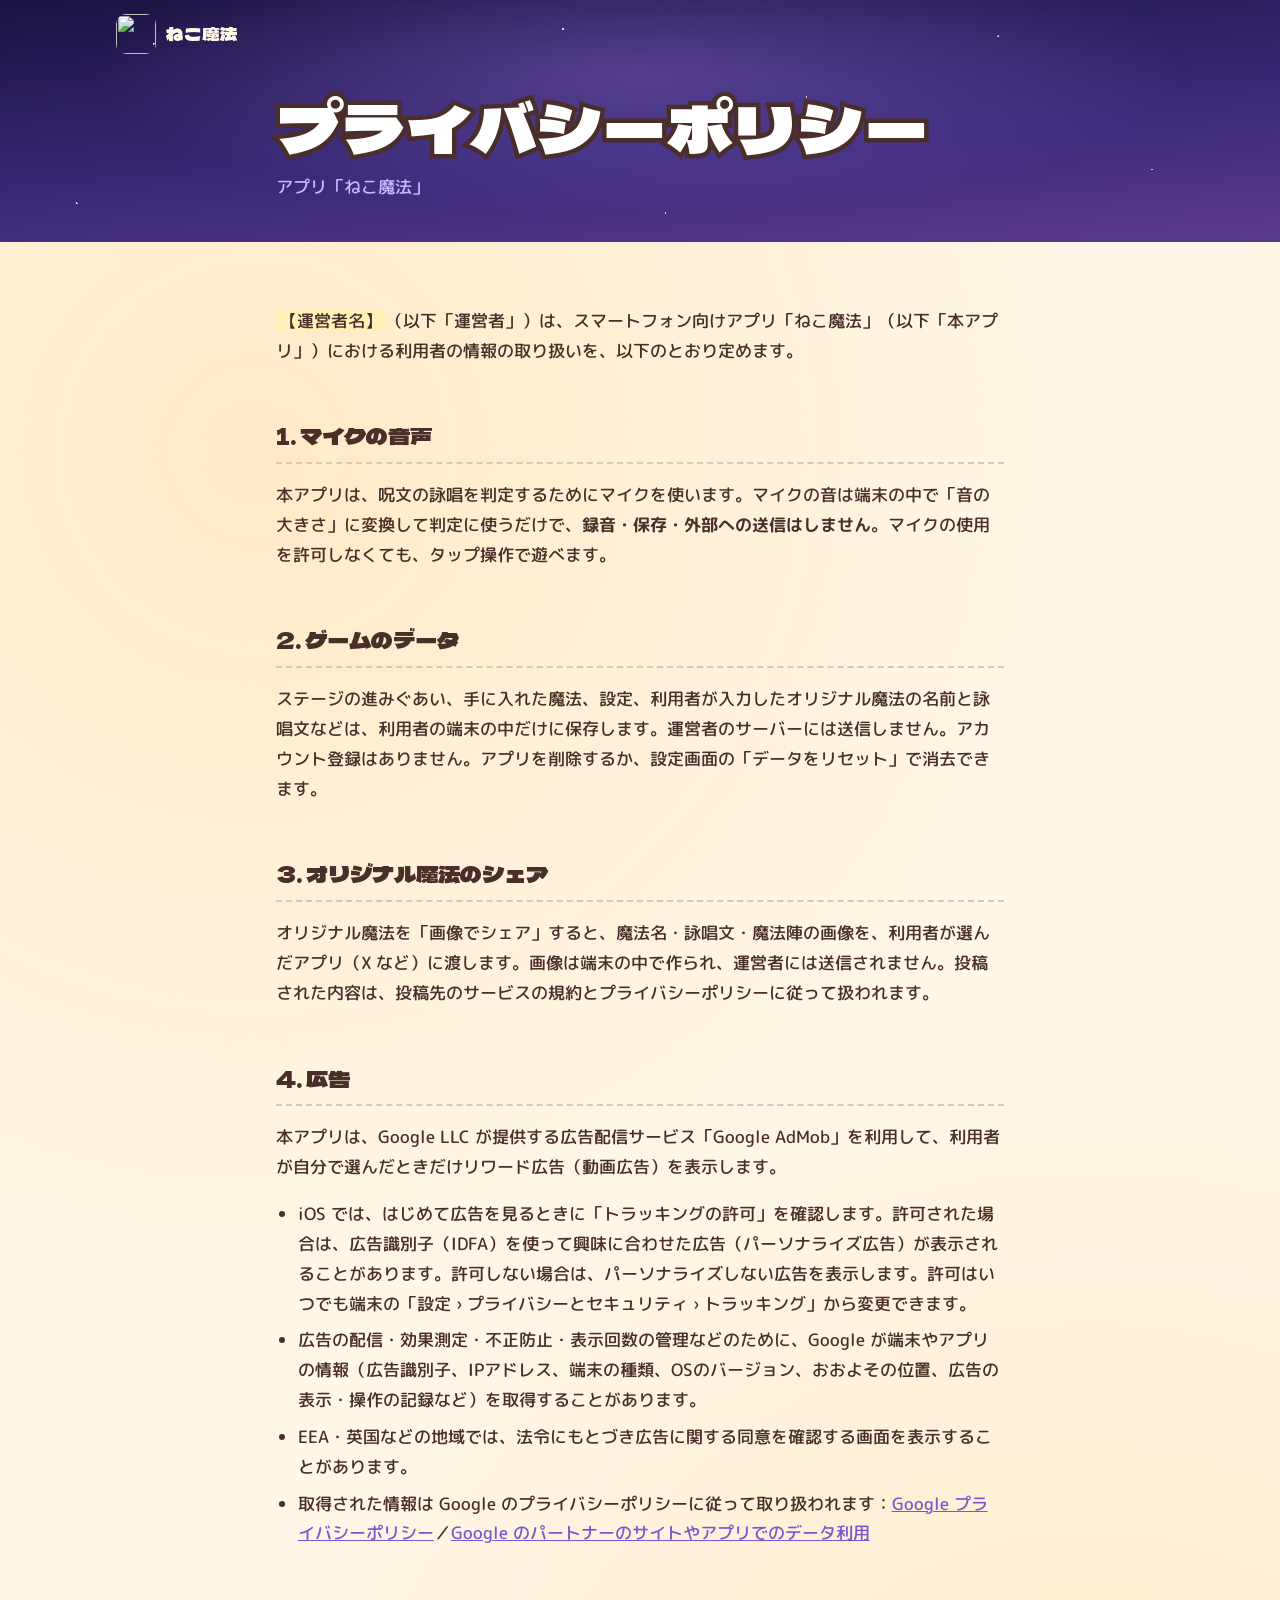
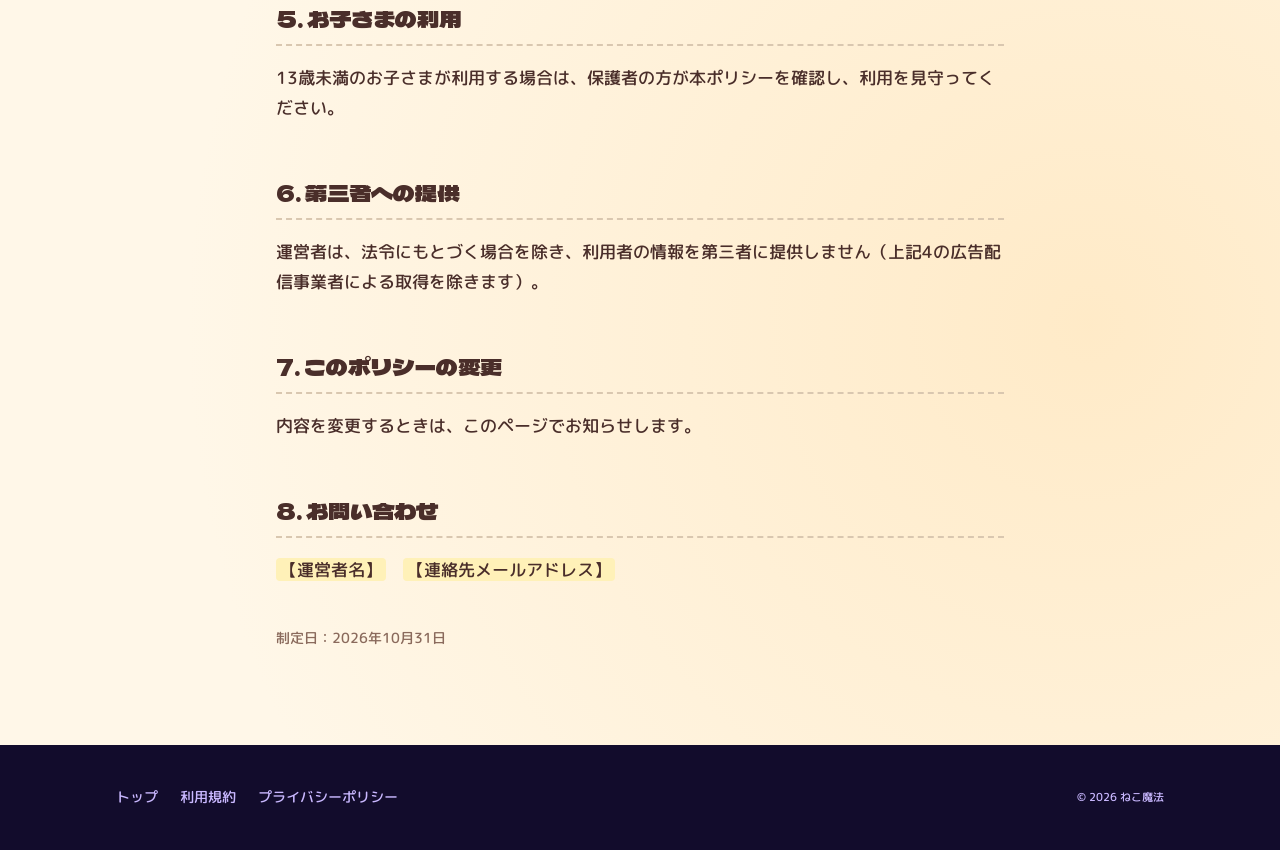
==== privacy.html @ ed6d0b59 "Add files via upload" ====
<!doctype html>
<html lang="ja">
<head>
<meta charset="utf-8">
<meta name="viewport" content="width=device-width, initial-scale=1, viewport-fit=cover">
<title>プライバシーポリシー｜ねこ魔法</title>
<meta name="claude:viewport-fit-sides" content="cover">
<link rel="icon" href="img/favicon.png">
<link rel="preconnect" href="https://fonts.googleapis.com">
<link rel="preconnect" href="https://fonts.gstatic.com" crossorigin>
<link rel="stylesheet" href="https://fonts.googleapis.com/css2?family=Dela+Gothic+One&family=M+PLUS+Rounded+1c:wght@500;800&display=swap">
<link rel="stylesheet" href="style.css">
</head>
<body>
<header class="top">
  <div class="wrap">
    <a class="brand" href="index.html"><img src="img/icon.png" alt="">ねこ魔法</a>
  </div>
</header>
<main>
<section class="sky doc-head">
  <div class="wrap" style="max-width:760px">
    <h1 class="outline">プライバシーポリシー</h1>
    <p>アプリ「ねこ魔法」</p>
  </div>
</section>
<section class="paper doc">
  <div class="wrap">
    <p><span class="fill">【運営者名】</span>（以下「運営者」）は、スマートフォン向けアプリ「ねこ魔法」（以下「本アプリ」）における利用者の情報の取り扱いを、以下のとおり定めます。</p>

    <h2>1. マイクの音声</h2>
    <p>本アプリは、呪文の詠唱を判定するためにマイクを使います。マイクの音は端末の中で「音の大きさ」に変換して判定に使うだけで、<strong>録音・保存・外部への送信はしません</strong>。マイクの使用を許可しなくても、タップ操作で遊べます。</p>

    <h2>2. ゲームのデータ</h2>
    <p>ステージの進みぐあい、手に入れた魔法、設定、利用者が入力したオリジナル魔法の名前と詠唱文などは、利用者の端末の中だけに保存します。運営者のサーバーには送信しません。アカウント登録はありません。アプリを削除するか、設定画面の「データをリセット」で消去できます。</p>

    <h2>3. オリジナル魔法のシェア</h2>
    <p>オリジナル魔法を「画像でシェア」すると、魔法名・詠唱文・魔法陣の画像を、利用者が選んだアプリ（X など）に渡します。画像は端末の中で作られ、運営者には送信されません。投稿された内容は、投稿先のサービスの規約とプライバシーポリシーに従って扱われます。</p>

    <h2>4. 広告</h2>
    <p>本アプリは、Google LLC が提供する広告配信サービス「Google AdMob」を利用して、利用者が自分で選んだときだけリワード広告（動画広告）を表示します。</p>
    <ul>
      <li>iOS では、はじめて広告を見るときに「トラッキングの許可」を確認します。許可された場合は、広告識別子（IDFA）を使って興味に合わせた広告（パーソナライズ広告）が表示されることがあります。許可しない場合は、パーソナライズしない広告を表示します。許可はいつでも端末の「設定 › プライバシーとセキュリティ › トラッキング」から変更できます。</li>
      <li>広告の配信・効果測定・不正防止・表示回数の管理などのために、Google が端末やアプリの情報（広告識別子、IPアドレス、端末の種類、OSのバージョン、おおよその位置、広告の表示・操作の記録など）を取得することがあります。</li>
      <li>EEA・英国などの地域では、法令にもとづき広告に関する同意を確認する画面を表示することがあります。</li>
      <li>取得された情報は Google のプライバシーポリシーに従って取り扱われます：<a href="https://policies.google.com/privacy">Google プライバシーポリシー</a>／<a href="https://policies.google.com/technologies/partner-sites">Google のパートナーのサイトやアプリでのデータ利用</a></li>
    </ul>

    <h2>5. お子さまの利用</h2>
    <p>13歳未満のお子さまが利用する場合は、保護者の方が本ポリシーを確認し、利用を見守ってください。</p>

    <h2>6. 第三者への提供</h2>
    <p>運営者は、法令にもとづく場合を除き、利用者の情報を第三者に提供しません（上記4の広告配信事業者による取得を除きます）。</p>

    <h2>7. このポリシーの変更</h2>
    <p>内容を変更するときは、このページでお知らせします。</p>

    <h2>8. お問い合わせ</h2>
    <p><span class="fill">【運営者名】</span>　<span class="fill">【連絡先メールアドレス】</span></p>
    <p class="date">制定日：2026年10月31日</p>
  </div>
</section>
</main>
<footer class="foot">
  <div class="wrap">
    <nav aria-label="サイト情報">
      <a href="index.html">トップ</a>
      <a href="terms.html">利用規約</a>
      <a href="privacy.html">プライバシーポリシー</a>
    </nav>
    <small>© 2026 ねこ魔法</small>
  </div>
</footer>
</body>
</html>
---- style.css ----
/* ねこ魔法 公式サイト
   レイアウト：夜にひらいた魔導書。夜空のページ（詠唱・魔法陣）と、紙のページ（バトル・キャラクター）を交互にめくっていく。
   ゲームと同じ書体（Dela Gothic One ／ M PLUS Rounded 1c）と、ゲームの線の色（こげ茶）で縁どる。 */
:root {
  --night: #1b1240;
  --night-2: #2e1e57;
  --violet: #7c4dff;
  --lilac: #c9b8ff;
  --gold: #ffd54a;
  --gold-soft: #ffe680;
  --paper: #fff7e8;
  --paper-2: #ffe9c4;
  --ink: #4a2e2a;
  --ink-sub: #8a6a5c;
  --rose: #ff8bb0;
  --sky: #7ce0ff;
  --red: #ff6b6b;
  --star: #fff4c8;
  --f-display: "Dela Gothic One", "Hiragino Maru Gothic ProN", "Hiragino Sans", sans-serif;
  --f-body: "M PLUS Rounded 1c", "Hiragino Maru Gothic ProN", "Hiragino Sans", "Yu Gothic", sans-serif;
  --step--1: clamp(0.8rem, 0.78rem + 0.1vw, 0.88rem);
  --step-0: clamp(0.95rem, 0.92rem + 0.15vw, 1.05rem);
  --step-1: clamp(1.15rem, 1.05rem + 0.5vw, 1.4rem);
  --step-2: clamp(1.6rem, 1.3rem + 1.4vw, 2.4rem);
  --step-3: clamp(2.2rem, 1.6rem + 3vw, 4rem);
  --step-4: clamp(3rem, 2rem + 6vw, 6.4rem);
  color-scheme: dark;
}
* { box-sizing: border-box; }
html { scroll-behavior: smooth; }
body {
  margin: 0;
  background: var(--night);
  color: var(--paper);
  font-family: var(--f-body);
  font-weight: 500;
  font-size: var(--step-0);
  line-height: 1.8;
  -webkit-font-smoothing: antialiased;
}
img { max-width: 100%; display: block; }
a { color: inherit; }
a:focus-visible, button:focus-visible { outline: 3px solid var(--gold); outline-offset: 3px; border-radius: 8px; }

.wrap {
  width: 100%;
  max-width: 1080px;
  margin: 0 auto;
  padding-left: max(16px, env(safe-area-inset-left, 0px));
  padding-right: max(16px, env(safe-area-inset-right, 0px));
}

/* 縁どり文字（ゲームのロゴと同じ：こげ茶の太いふち＋下に影） */
.outline {
  font-family: var(--f-display);
  font-weight: 400;
  -webkit-text-stroke: 0.14em var(--ink);
  paint-order: stroke fill;
  text-shadow: 0 0.07em 0 var(--ink);
  letter-spacing: 0.02em;
  line-height: 1.15;
  text-wrap: balance;
}

/* ---------- 夜空 ---------- */
.sky {
  position: relative;
  overflow: hidden;
  background: radial-gradient(ellipse at 50% 30%, rgba(180, 140, 255, 0.28), transparent 60%),
    linear-gradient(175deg, var(--night) 0%, #3b2a7a 60%, #5b3a8e 100%);
}
.sky::before {
  content: "";
  position: absolute;
  inset: 0;
  background-image: radial-gradient(1.6px 1.6px at 12% 18%, var(--star) 60%, transparent 61%),
    radial-gradient(1.2px 1.2px at 28% 62%, var(--star) 60%, transparent 61%),
    radial-gradient(2px 2px at 44% 12%, var(--star) 60%, transparent 61%),
    radial-gradient(1.3px 1.3px at 63% 40%, var(--star) 60%, transparent 61%),
    radial-gradient(1.8px 1.8px at 78% 15%, var(--star) 60%, transparent 61%),
    radial-gradient(1.2px 1.2px at 90% 70%, var(--star) 60%, transparent 61%),
    radial-gradient(1.5px 1.5px at 6% 84%, var(--star) 60%, transparent 61%),
    radial-gradient(1.2px 1.2px at 52% 88%, var(--star) 60%, transparent 61%);
  opacity: 0.85;
  pointer-events: none;
}

/* ---------- 紙 ---------- */
.paper {
  background: var(--paper);
  color: var(--ink);
  background-image: radial-gradient(circle at 20% 10%, rgba(255, 233, 196, 0.9), transparent 40%),
    radial-gradient(circle at 85% 80%, rgba(255, 233, 196, 0.9), transparent 45%);
}

/* ---------- ヘッダー ---------- */
.top {
  position: absolute;
  top: 0;
  left: 0;
  right: 0;
  z-index: 5;
  padding-top: calc(14px + env(safe-area-inset-top, 0px));
}
.top .wrap { display: flex; align-items: center; justify-content: space-between; gap: 12px; }
.brand { display: flex; align-items: center; gap: 10px; text-decoration: none; font-family: var(--f-display); font-size: 1.1rem; }
.brand img { width: 40px; height: 40px; border-radius: 10px; }
.top nav { display: flex; gap: 18px; font-weight: 800; font-size: var(--step--1); }
.top nav a { text-decoration: none; opacity: 0.85; }
.top nav a:hover { opacity: 1; color: var(--gold-soft); }

/* ---------- ヒーロー ---------- */
.hero { padding-block: calc(96px + env(safe-area-inset-top, 0px)) 72px; }
.hero .wrap { position: relative; display: grid; grid-template-columns: 1.05fr 1fr; align-items: center; gap: 24px; }
.hero-copy { position: relative; z-index: 2; min-width: 0; }
.kicker {
  display: inline-flex;
  align-items: center;
  gap: 8px;
  padding: 4px 14px;
  border: 2px solid rgba(255, 230, 128, 0.6);
  border-radius: 999px;
  color: var(--gold-soft);
  font-weight: 800;
  font-size: var(--step--1);
  letter-spacing: 0.08em;
  background: rgba(255, 255, 255, 0.06);
}
.logo { font-size: var(--step-4); margin: 18px 0 8px; color: #fff; }
.lead { font-size: var(--step-1); font-weight: 800; margin: 0 0 6px; }
.lead-sub { color: var(--lilac); margin: 0 0 26px; max-width: 32em; }
.cta { display: flex; flex-wrap: wrap; align-items: center; gap: 14px 18px; }
.store-btn {
  display: inline-flex;
  align-items: center;
  gap: 12px;
  padding: 10px 22px 10px 16px;
  border-radius: 14px;
  background: #000;
  color: #fff;
  text-decoration: none;
  border: 2px solid #a6a6a6;
  line-height: 1.15;
}
.store-btn svg { width: 30px; height: 30px; flex: none; }
.store-btn small { display: block; font-size: 0.72rem; font-weight: 500; }
.store-btn b { font-size: 1.25rem; font-weight: 800; letter-spacing: 0.01em; }
.store-btn:hover { border-color: var(--gold); }
.cta-note { font-size: var(--step--1); color: var(--lilac); }

.hero-art { position: relative; aspect-ratio: 1; max-width: 100%; }
.hero-art .circle { position: absolute; inset: 0; width: 100%; animation: spin 60s linear infinite; filter: drop-shadow(0 0 40px rgba(255, 190, 90, 0.45)); }
.hero-art .cat { position: absolute; width: 62%; left: 22%; bottom: -4%; animation: float 3.2s ease-in-out infinite; filter: drop-shadow(0 18px 18px rgba(0, 0, 0, 0.35)); }
@keyframes spin { to { transform: rotate(360deg); } }
@keyframes float { 50% { transform: translateY(-12px); } }

/* ---------- 特長（ページ） ---------- */
.page { padding-block: 88px; }
.page .wrap { display: grid; grid-template-columns: minmax(0, 1fr) minmax(0, 0.8fr); gap: 56px; align-items: center; }
.page.flip .wrap { grid-template-columns: minmax(0, 0.8fr) minmax(0, 1fr); }
.page.flip .phone { order: -1; }
.page-label {
  font-family: var(--f-display);
  font-size: var(--step--1);
  letter-spacing: 0.3em;
  color: var(--gold);
}
.paper .page-label { color: #c9962e; }
.page h2 { font-size: var(--step-3); margin: 8px 0 18px; color: #fff; }
.page h2 em { font-style: normal; color: var(--accent, var(--gold)); }
.page p { margin: 0 0 14px; max-width: 34em; }
.paper .page p { color: var(--ink); }

.phone {
  justify-self: center;
  width: min(300px, 80vw);
  border-radius: 40px;
  padding: 9px;
  background: #1a1330;
  box-shadow: 0 0 0 3px #3b2a7a, 0 24px 60px rgba(0, 0, 0, 0.45), 0 0 90px var(--glow, rgba(124, 224, 255, 0.3));
}
.phone img { border-radius: 32px; width: 100%; }
.paper .phone { box-shadow: 0 0 0 3px var(--ink), 0 24px 50px rgba(74, 46, 42, 0.28); }

/* 詠唱文：ゲームと同じく漢字にふりがな */
.chant {
  margin: 22px 0 6px;
  padding: 18px 22px;
  border-radius: 20px;
  border: 2px solid rgba(124, 224, 255, 0.45);
  background: rgba(255, 255, 255, 0.06);
  font-weight: 800;
  font-size: var(--step-1);
  line-height: 2.2;
  max-width: 24em;
}
.chant ruby rt { font-size: 0.5em; color: var(--lilac); font-weight: 800; }
.chant .shout { display: block; font-family: var(--f-display); color: var(--gold); font-size: 1.25em; line-height: 1.6; }
.meter { display: flex; gap: 6px; flex-wrap: wrap; font-size: var(--step--1); color: var(--lilac); margin-top: 10px; }
.meter span { border: 1.5px solid rgba(201, 184, 255, 0.5); border-radius: 999px; padding: 0 10px; }

/* 属性 */
.elems { display: flex; flex-wrap: wrap; gap: 8px; margin: 18px 0; padding: 0; list-style: none; }
.elems li {
  display: flex;
  align-items: center;
  gap: 6px;
  padding: 4px 14px 4px 6px;
  border-radius: 999px;
  border: 2.5px solid var(--ink);
  background: #fff;
  font-weight: 800;
  color: var(--ink);
}
.elems i { width: 22px; height: 22px; border-radius: 50%; border: 2px solid var(--ink); background: var(--c); }
.ratio { display: flex; gap: 12px; flex-wrap: wrap; font-weight: 800; }
.ratio span { background: var(--paper-2); border-radius: 12px; padding: 4px 12px; font-variant-numeric: tabular-nums; }
.ratio .w { color: #e8434f; }
.ratio .r { color: #6a7086; }

/* 最終決戦 */
.final { background: radial-gradient(ellipse at 70% 40%, rgba(255, 80, 80, 0.25), transparent 55%), linear-gradient(175deg, #0e0a1a, #3a1030 70%, #7a1f3a); }
.final .noir { width: min(240px, 60vw); justify-self: center; filter: drop-shadow(0 0 30px rgba(255, 60, 60, 0.45)); }
.forms { display: grid; grid-template-columns: repeat(3, minmax(0, 1fr)); gap: 10px; margin: 20px 0 0; padding: 0; list-style: none; }
.forms li { border: 1.5px solid rgba(255, 107, 107, 0.5); border-radius: 14px; padding: 10px 12px; background: rgba(0, 0, 0, 0.25); font-size: var(--step--1); line-height: 1.6; }
.forms b { display: block; color: var(--red); font-family: var(--f-display); font-weight: 400; font-size: 1rem; }

/* シェア */
.tags { display: flex; gap: 10px; flex-wrap: wrap; margin: 18px 0 0; }
.tags span { font-family: var(--f-display); color: var(--rose); font-size: var(--step-1); }

/* キャラクター */
.cast { padding-block: 88px; }
.cast h2, .foes h2 { font-size: var(--step-3); text-align: center; margin: 6px 0 40px; color: #fff; }
.cast .head, .foes .head { text-align: center; }
.chars { display: grid; grid-template-columns: repeat(3, minmax(0, 1fr)); gap: 22px; }
.char {
  background: #fff;
  border: 3px solid var(--ink);
  border-radius: 28px;
  padding: 18px 20px 22px;
  display: flex;
  flex-direction: column;
  align-items: center;
  text-align: center;
  min-width: 0;
}
.char img { height: 210px; width: auto; object-fit: contain; margin-bottom: 8px; }
.char h3 { margin: 0; font-family: var(--f-display); font-weight: 400; font-size: var(--step-1); color: var(--ink); }
.char .role { font-size: var(--step--1); color: var(--ink-sub); font-weight: 800; }
.char p { margin: 10px 0 0; font-size: var(--step--1); line-height: 1.75; color: var(--ink); }
.char.dark { background: var(--night-2); border-color: #120e1a; }
.char.dark h3 { color: #fff; }
.char.dark .role { color: var(--red); }
.char.dark p { color: var(--lilac); }

.foes { padding-block: 0 88px; }
.foe-row { display: flex; flex-wrap: wrap; justify-content: center; gap: 4px 6px; }
.foe-row figure { margin: 0; width: 112px; text-align: center; font-size: 0.78rem; font-weight: 800; color: var(--ink-sub); }
.foe-row img { width: 96px; height: 96px; object-fit: contain; margin: 0 auto 2px; }

/* 小ネタ */
.extras { padding-block: 80px; }
.extras .wrap { display: grid; grid-template-columns: repeat(2, minmax(0, 1fr)); gap: 22px; }
.extra { border: 2px solid rgba(201, 184, 255, 0.35); border-radius: 26px; padding: 26px; background: rgba(255, 255, 255, 0.05); min-width: 0; }
.extra h3 { font-family: var(--f-display); font-weight: 400; font-size: var(--step-1); margin: 0 0 8px; color: var(--gold-soft); }
.extra p { margin: 0; color: var(--lilac); }
.extra q { display: block; margin-top: 12px; color: #fff; font-weight: 800; quotes: "「" "」"; }

/* 最後のCTA */
.closing { padding-block: 90px 100px; text-align: center; }
.closing h2 { font-size: var(--step-3); margin: 0 0 10px; color: #fff; }
.closing p { color: var(--lilac); margin: 0 0 28px; }
.closing .cta { justify-content: center; }
.closing .circle-mini { width: 120px; margin: 0 auto 14px; animation: spin 40s linear infinite; }

/* フッター */
.foot { background: #120c2c; color: var(--lilac); font-size: var(--step--1); padding-block: 40px calc(40px + env(safe-area-inset-bottom, 0px)); }
.foot .wrap { display: flex; flex-wrap: wrap; justify-content: space-between; align-items: center; gap: 16px; }
.foot nav { display: flex; flex-wrap: wrap; gap: 8px 22px; }
.foot a { text-decoration: none; }
.foot a:hover { color: #fff; text-decoration: underline; }

/* ---------- 規約ページ ---------- */
.doc-head { padding-block: calc(90px + env(safe-area-inset-top, 0px)) 40px; }
.doc-head h1 { font-size: var(--step-3); margin: 0; color: #fff; }
.doc-head p { margin: 8px 0 0; color: var(--lilac); }
.doc { padding-block: 48px 80px; }
.doc .wrap { max-width: 760px; }
.doc h2 { font-family: var(--f-display); font-weight: 400; font-size: var(--step-1); color: var(--ink); margin: 2.2em 0 0.4em; padding-bottom: 6px; border-bottom: 2px dashed #d9c7b0; }
.doc p, .doc li { color: var(--ink); }
.doc ul { padding-left: 1.3em; }
.doc li { margin-bottom: 0.4em; }
.doc a { color: #7a56d1; }
.doc .date { margin-top: 3em; color: var(--ink-sub); font-size: var(--step--1); }
.doc .fill { background: #fff1b8; padding: 0 4px; border-radius: 4px; }

/* ---------- せまい画面 ---------- */
@media (max-width: 820px) {
  .hero .wrap, .page .wrap, .page.flip .wrap { grid-template-columns: minmax(0, 1fr); gap: 36px; }
  .page.flip .phone { order: 0; }
  .hero-art { width: min(420px, 100%); justify-self: center; }
  .chars { grid-template-columns: minmax(0, 1fr); }
  .extras .wrap { grid-template-columns: minmax(0, 1fr); }
  .top nav { display: none; }
}
@media (max-width: 480px) {
  .forms { grid-template-columns: minmax(0, 1fr); }
  .page, .cast { padding-block: 64px; }
}
@media (prefers-reduced-motion: reduce) {
  .hero-art .circle, .hero-art .cat, .closing .circle-mini { animation: none; }
  html { scroll-behavior: auto; }
}
.nb { display: inline-block; }
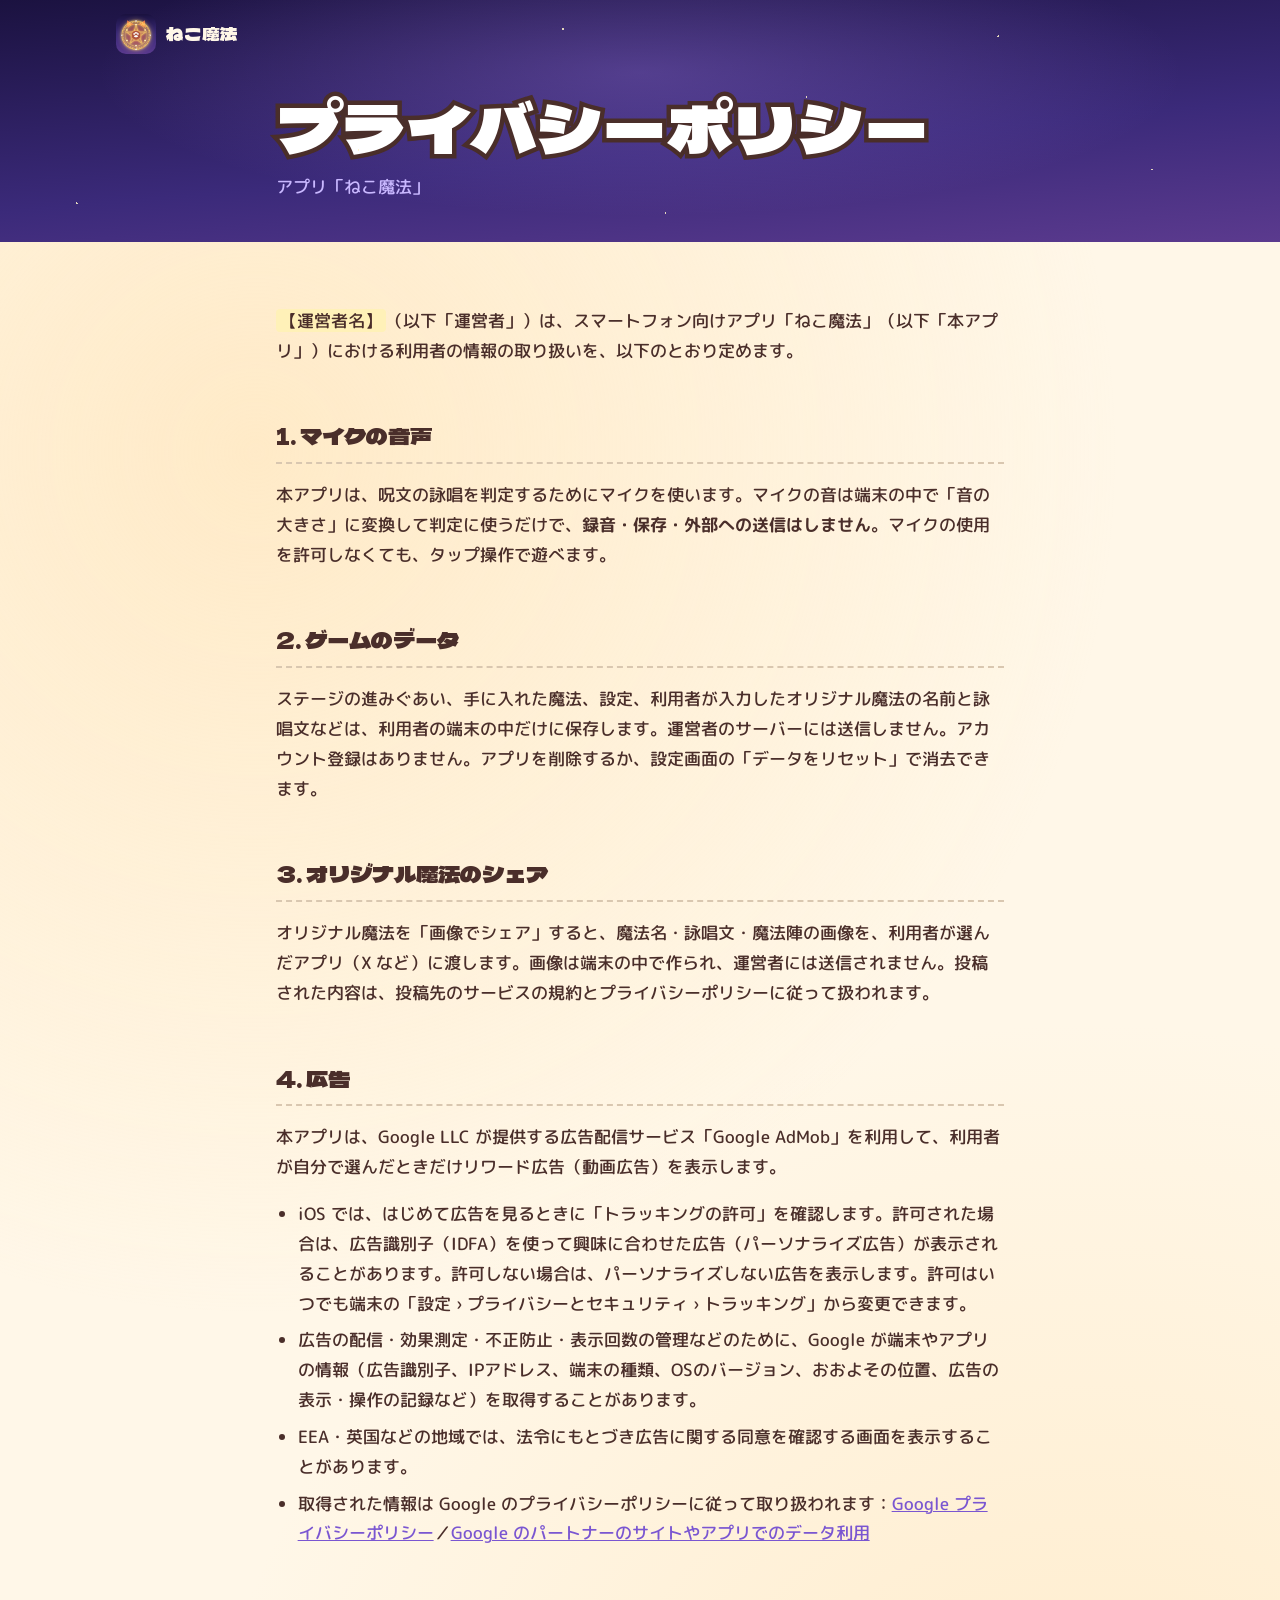
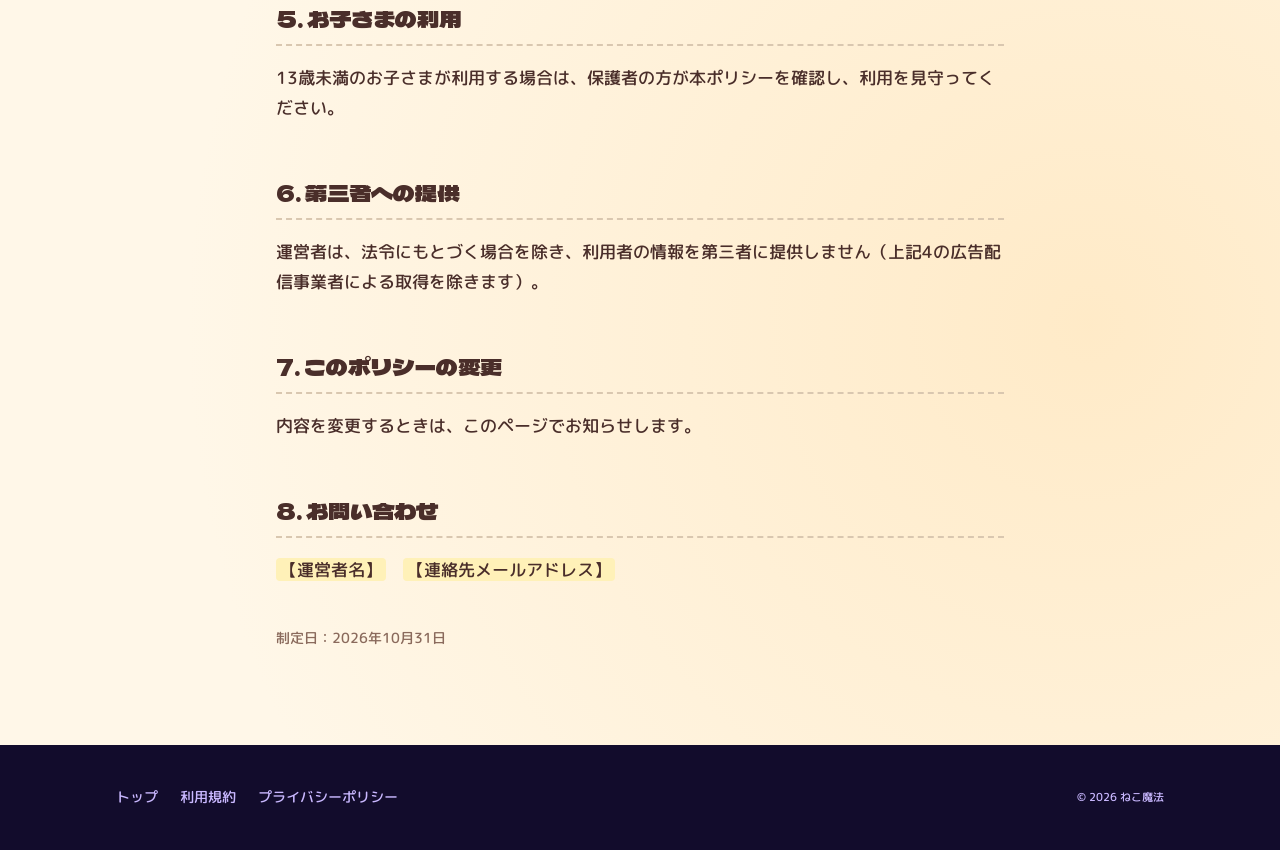
==== commit 88affbce: "Update brand logo image source in privacy.html" ====
--- a/privacy.html
+++ b/privacy.html
@@ -14,7 +14,7 @@
 <body>
 <header class="top">
   <div class="wrap">
-    <a class="brand" href="index.html"><img src="img/icon.png" alt="">ねこ魔法</a>
+    <a class="brand" href="index.html"><img src="https://tttu732.github.io/neco-mahou/icon.png" alt="">ねこ魔法</a>
   </div>
 </header>
 <main>
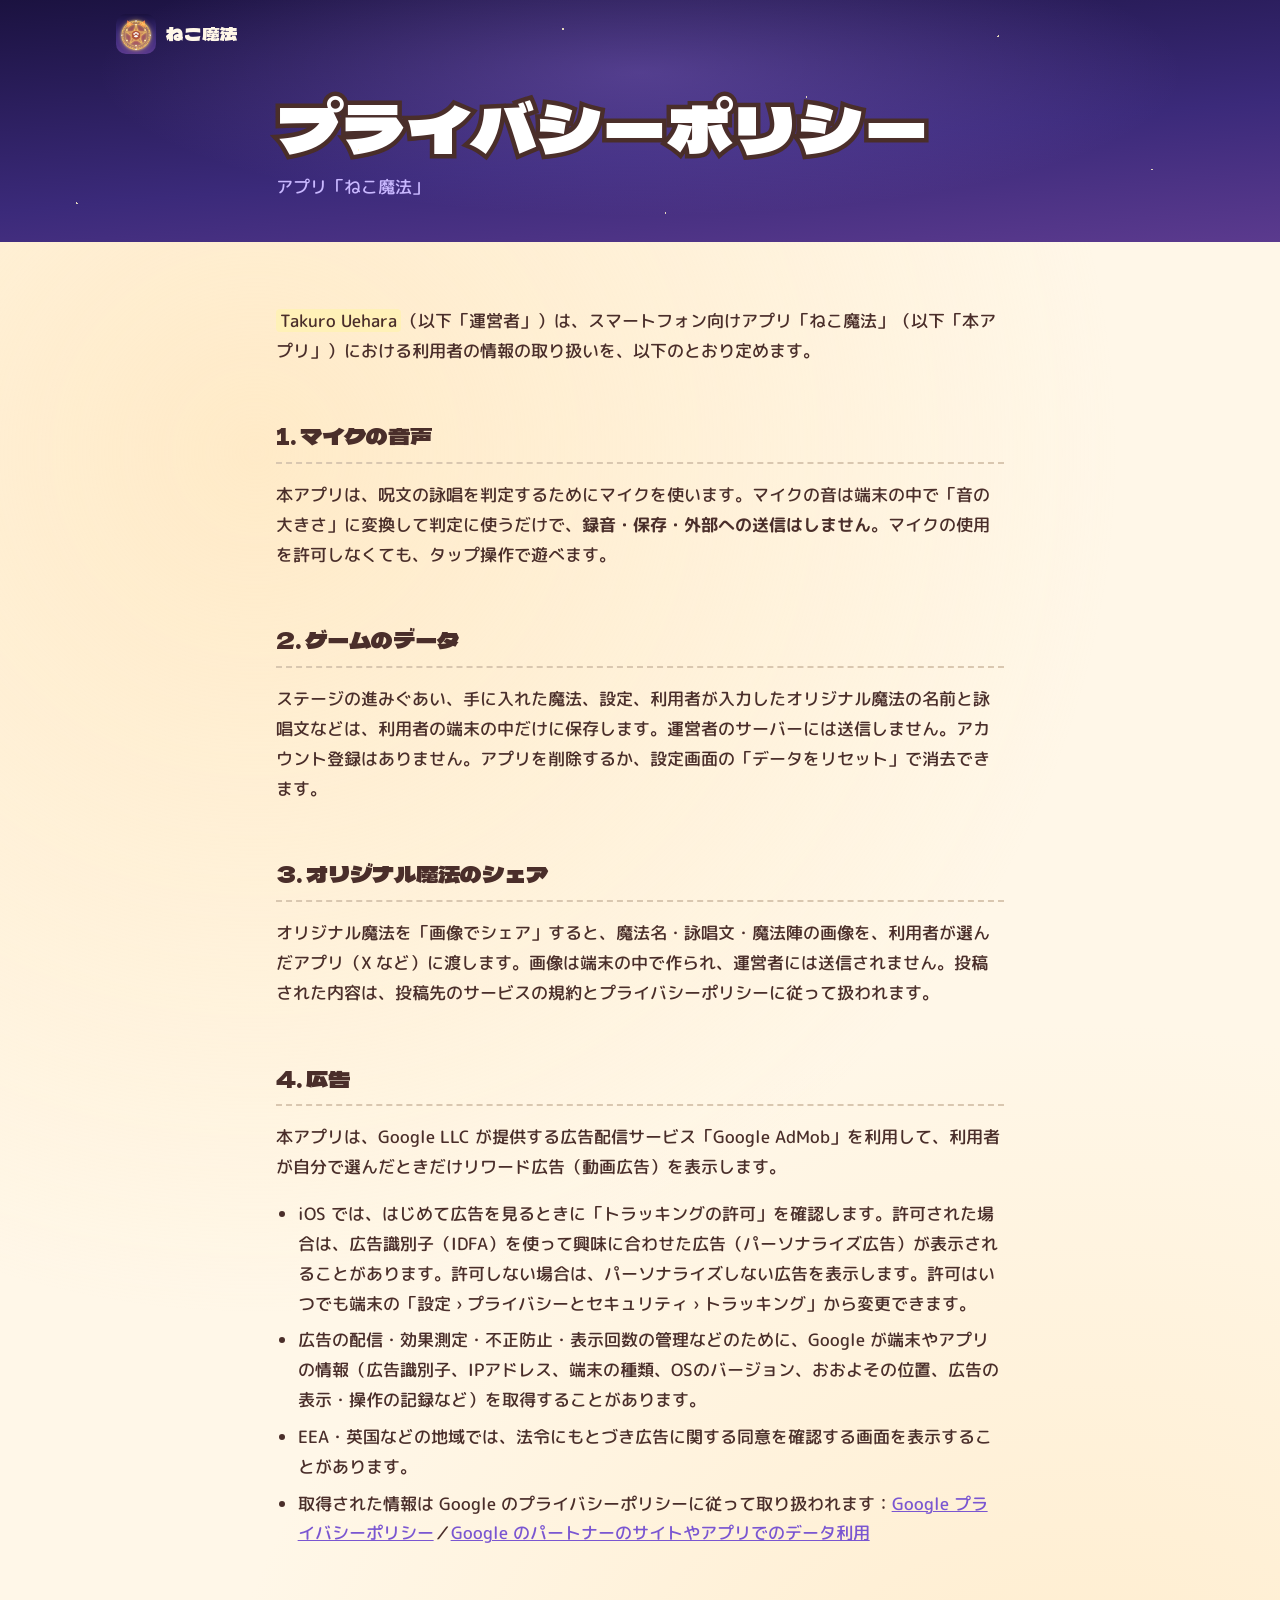
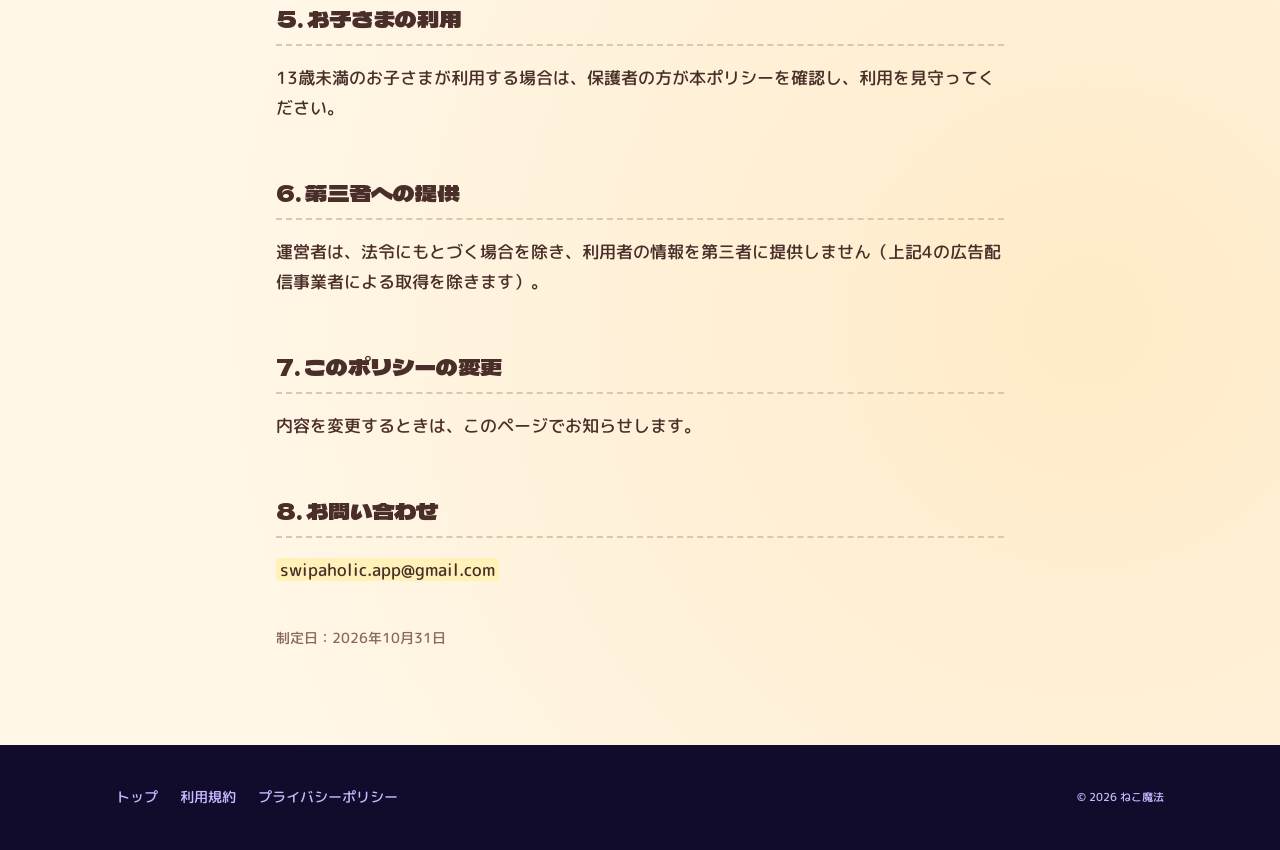
==== commit d17040dc: "Update operator name and contact email in privacy policy" ====
--- a/privacy.html
+++ b/privacy.html
@@ -26,7 +26,7 @@
 </section>
 <section class="paper doc">
   <div class="wrap">
-    <p><span class="fill">【運営者名】</span>（以下「運営者」）は、スマートフォン向けアプリ「ねこ魔法」（以下「本アプリ」）における利用者の情報の取り扱いを、以下のとおり定めます。</p>
+    <p><span class="fill">Takuro Uehara</span>（以下「運営者」）は、スマートフォン向けアプリ「ねこ魔法」（以下「本アプリ」）における利用者の情報の取り扱いを、以下のとおり定めます。</p>
 
     <h2>1. マイクの音声</h2>
     <p>本アプリは、呪文の詠唱を判定するためにマイクを使います。マイクの音は端末の中で「音の大きさ」に変換して判定に使うだけで、<strong>録音・保存・外部への送信はしません</strong>。マイクの使用を許可しなくても、タップ操作で遊べます。</p>
@@ -56,7 +56,7 @@
     <p>内容を変更するときは、このページでお知らせします。</p>
 
     <h2>8. お問い合わせ</h2>
-    <p><span class="fill">【運営者名】</span>　<span class="fill">【連絡先メールアドレス】</span></p>
+    <p><span class="fill">swipaholic.app@gmail.com</span></p>
     <p class="date">制定日：2026年10月31日</p>
   </div>
 </section>
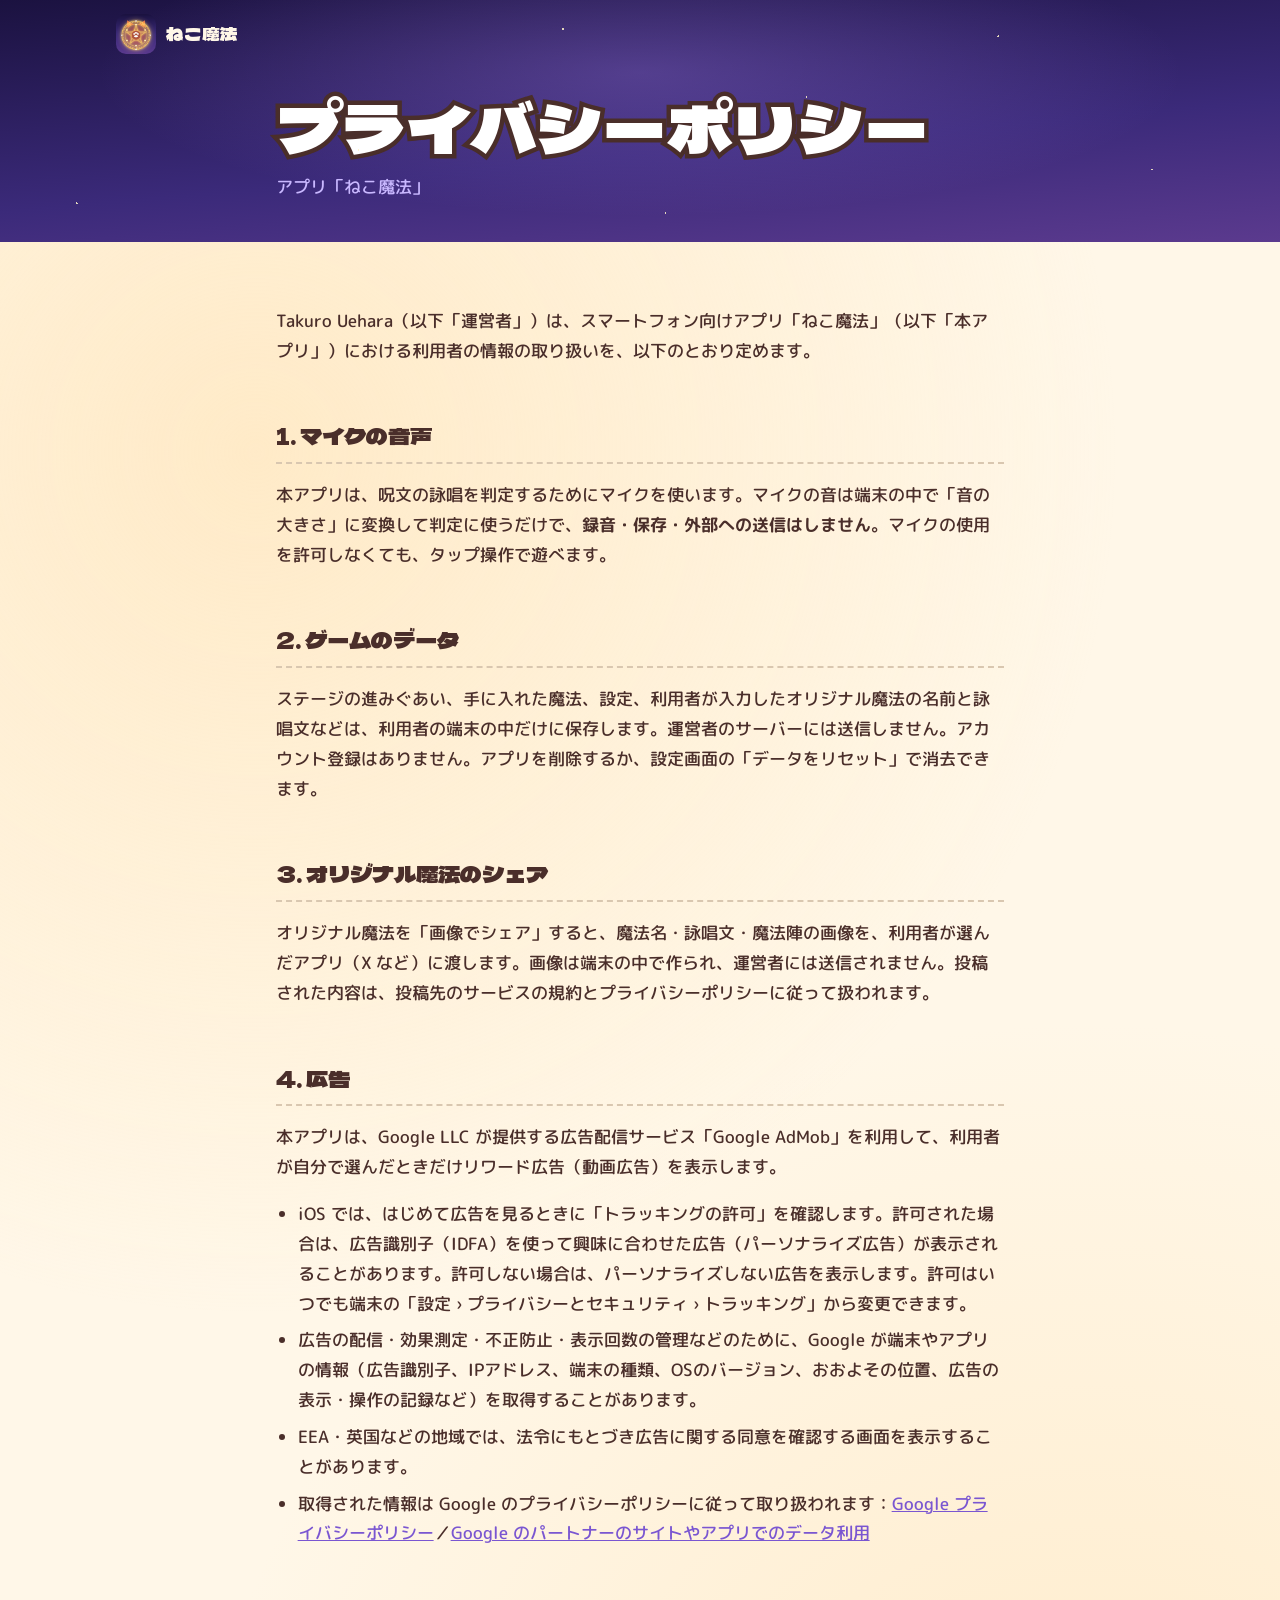
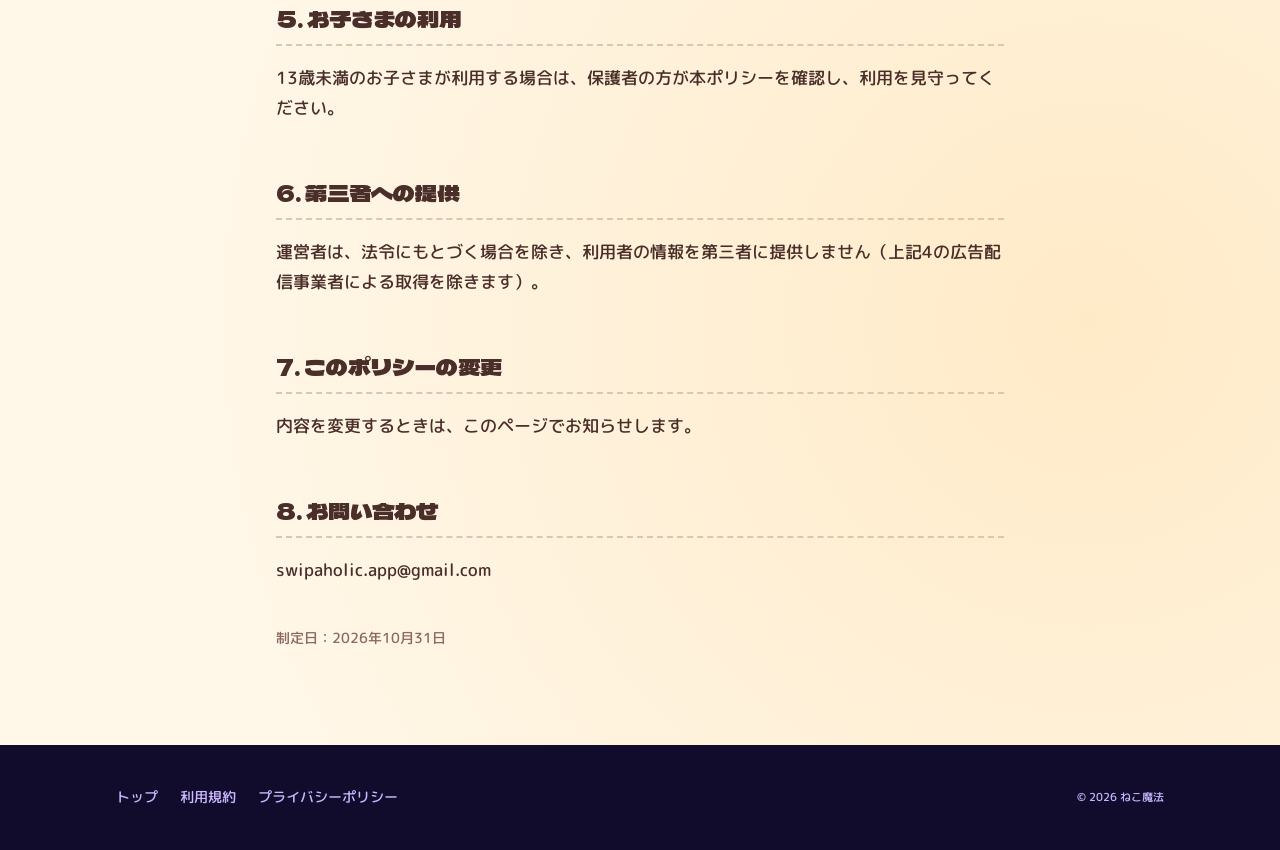
==== commit c8a40f6e: "Update privacy.html" ====
--- a/privacy.html
+++ b/privacy.html
@@ -26,7 +26,7 @@
 </section>
 <section class="paper doc">
   <div class="wrap">
-    <p><span class="fill">Takuro Uehara</span>（以下「運営者」）は、スマートフォン向けアプリ「ねこ魔法」（以下「本アプリ」）における利用者の情報の取り扱いを、以下のとおり定めます。</p>
+    <p>Takuro Uehara（以下「運営者」）は、スマートフォン向けアプリ「ねこ魔法」（以下「本アプリ」）における利用者の情報の取り扱いを、以下のとおり定めます。</p>
 
     <h2>1. マイクの音声</h2>
     <p>本アプリは、呪文の詠唱を判定するためにマイクを使います。マイクの音は端末の中で「音の大きさ」に変換して判定に使うだけで、<strong>録音・保存・外部への送信はしません</strong>。マイクの使用を許可しなくても、タップ操作で遊べます。</p>
@@ -56,7 +56,7 @@
     <p>内容を変更するときは、このページでお知らせします。</p>
 
     <h2>8. お問い合わせ</h2>
-    <p><span class="fill">swipaholic.app@gmail.com</span></p>
+    <p>swipaholic.app@gmail.com</p>
     <p class="date">制定日：2026年10月31日</p>
   </div>
 </section>
